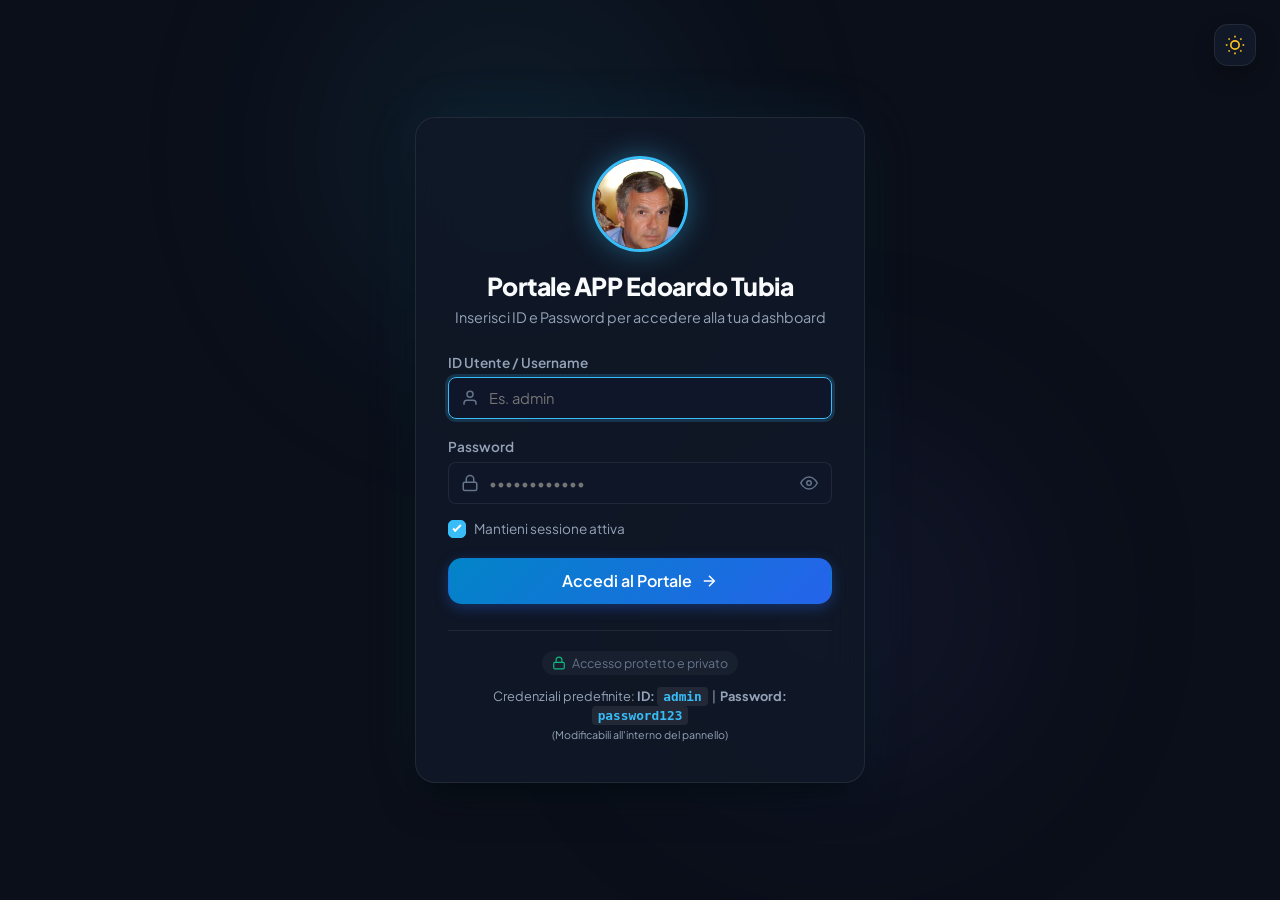
==== login.html @ 2c9be04e "Portale Personale Edoardo Tubia - Web Edition per GitHub Pages" ====
<!DOCTYPE html>
<html lang="it">
<head>
  <meta charset="UTF-8">
  <meta name="viewport" content="width=device-width, initial-scale=1.0">
  <title>Portale APP Edoardo Tubia | Accesso Riservato</title>
  <link rel="preconnect" href="https://fonts.googleapis.com">
  <link rel="preconnect" href="https://fonts.gstatic.com" crossorigin>
  <link href="https://fonts.googleapis.com/css2?family=Plus+Jakarta+Sans:wght@400;500;600;700;800&display=swap" rel="stylesheet">
  <link rel="stylesheet" href="css/style.css">
  <script>
    // Inizializza tema prima del rendering
    const savedTheme = localStorage.getItem('portal-theme') || 'dark';
    document.documentElement.setAttribute('data-theme', savedTheme);
  </script>
</head>
<body class="login-body">
  <div class="ambient-glow glow-1"></div>
  <div class="ambient-glow glow-2"></div>

  <!-- Theme Toggle Floating Button -->
  <button type="button" class="theme-toggle-floating" id="themeToggleBtn" title="Cambia tema Chiaro / Scuro" aria-label="Cambia tema">
    <svg class="theme-icon sun-icon" viewBox="0 0 24 24" fill="none" stroke="currentColor" stroke-width="2">
      <circle cx="12" cy="12" r="5"></circle>
      <line x1="12" y1="1" x2="12" y2="3"></line>
      <line x1="12" y1="21" x2="12" y2="23"></line>
      <line x1="4.22" y1="4.22" x2="5.64" y2="5.64"></line>
      <line x1="18.36" y1="18.36" x2="19.78" y2="19.78"></line>
      <line x1="1" y1="12" x2="3" y2="12"></line>
      <line x1="21" y1="12" x2="23" y2="12"></line>
      <line x1="4.22" y1="19.78" x2="5.64" y2="18.36"></line>
      <line x1="18.36" y1="5.64" x2="19.78" y2="4.22"></line>
    </svg>
    <svg class="theme-icon moon-icon" viewBox="0 0 24 24" fill="none" stroke="currentColor" stroke-width="2">
      <path d="M21 12.79A9 9 0 1 1 11.21 3 7 7 0 0 0 21 12.79z"></path>
    </svg>
  </button>

  <div class="login-container">
    <div class="login-card">
      <!-- Header / Logo con Foto Personale -->
      <div class="login-header">
        <div class="brand-badge">
          <div class="brand-avatar-wrap">
            <img src="img/edo-photo.jpg" alt="Edoardo Tubia" class="user-avatar-img">
          </div>
        </div>
        <h1 class="login-title">Portale APP Edoardo Tubia</h1>
        <p class="login-subtitle">Inserisci ID e Password per accedere alla tua dashboard</p>
      </div>

      <!-- Error Alert -->
      <div id="loginError" class="alert alert-error" style="display: none;">
        <svg class="alert-icon" viewBox="0 0 24 24" fill="none" stroke="currentColor" stroke-width="2">
          <circle cx="12" cy="12" r="10"></circle>
          <line x1="12" y1="8" x2="12" y2="12"></line>
          <line x1="12" y1="16" x2="12.01" y2="16"></line>
        </svg>
        <span id="loginErrorText">Credenziali non valide</span>
      </div>

      <!-- Login Form -->
      <form id="loginForm" class="login-form">
        <div class="form-group">
          <label for="username">ID Utente / Username</label>
          <div class="input-icon-wrapper">
            <svg class="input-icon" viewBox="0 0 24 24" fill="none" stroke="currentColor" stroke-width="2">
              <path d="M20 21v-2a4 4 0 0 0-4-4H8a4 4 0 0 0-4 4v2"></path>
              <circle cx="12" cy="7" r="4"></circle>
            </svg>
            <input 
              type="text" 
              id="username" 
              name="username" 
              placeholder="Es. admin" 
              autocomplete="username" 
              required
              autofocus
            >
          </div>
        </div>

        <div class="form-group">
          <div class="label-row">
            <label for="password">Password</label>
          </div>
          <div class="input-icon-wrapper">
            <svg class="input-icon" viewBox="0 0 24 24" fill="none" stroke="currentColor" stroke-width="2">
              <rect x="3" y="11" width="18" height="11" rx="2" ry="2"></rect>
              <path d="M7 11V7a5 5 0 0 1 10 0v4"></path>
            </svg>
            <input 
              type="password" 
              id="password" 
              name="password" 
              placeholder="••••••••••••" 
              autocomplete="current-password" 
              required
            >
            <button type="button" class="btn-toggle-pass" id="btnTogglePass" title="Mostra/Nascondi password" aria-label="Toggle password">
              <svg id="eyeIcon" viewBox="0 0 24 24" fill="none" stroke="currentColor" stroke-width="2">
                <path d="M1 12s4-8 11-8 11 8 11 8-4 8-11 8-11-8-11-8z"></path>
                <circle cx="12" cy="12" r="3"></circle>
              </svg>
            </button>
          </div>
        </div>

        <div class="form-row remember-row">
          <label class="custom-checkbox">
            <input type="checkbox" id="rememberMe" checked>
            <span class="checkmark"></span>
            <span class="checkbox-label">Mantieni sessione attiva</span>
          </label>
        </div>

        <button type="submit" class="btn btn-primary btn-block btn-login" id="btnLogin">
          <span class="btn-text">Accedi al Portale</span>
          <svg class="btn-icon" viewBox="0 0 24 24" fill="none" stroke="currentColor" stroke-width="2">
            <path d="M5 12h14"></path>
            <path d="m12 5 7 7-7 7"></path>
          </svg>
          <div class="spinner" id="loginSpinner" style="display: none;"></div>
        </button>
      </form>

      <!-- Security / Info Box -->
      <div class="login-footer-info">
        <div class="info-pill">
          <svg viewBox="0 0 24 24" fill="none" stroke="currentColor" stroke-width="2" class="mini-icon">
            <rect x="3" y="11" width="18" height="11" rx="2" ry="2"></rect>
            <path d="M7 11V7a5 5 0 0 1 10 0v4"></path>
          </svg>
          <span>Accesso protetto e privato</span>
        </div>
        <p class="demo-hint">
          Credenziali predefinite: <strong>ID:</strong> <code>admin</code> &nbsp;|&nbsp; <strong>Password:</strong> <code>password123</code>
          <br><small>(Modificabili all'interno del pannello)</small>
        </p>
      </div>
    </div>
  </div>

  <script src="js/login.js"></script>
</body>
</html>
---- css/style.css ----
/* ==========================================================================
   APP MONITOR & PERSONAL PORTAL STYLES
   ========================================================================== */

:root,
[data-theme="dark"] {
  --font-main: 'Plus Jakarta Sans', system-ui, -apple-system, BlinkMacSystemFont, 'Segoe UI', Roboto, sans-serif;
  
  /* Dark Color Palette */
  --bg-dark: #0b0f19;
  --bg-card: #111827;
  --bg-card-hover: #162033;
  --bg-card-surface: #1e293b;
  --border-color: rgba(255, 255, 255, 0.08);
  --border-color-focus: rgba(56, 189, 248, 0.5);
  
  --text-primary: #f8fafc;
  --text-secondary: #94a3b8;
  --text-muted: #64748b;

  --accent-cyan: #38bdf8;
  --accent-blue: #3b82f6;
  --accent-indigo: #6366f1;
  --accent-emerald: #10b981;
  --accent-amber: #f59e0b;
  --accent-rose: #f43f5e;
  
  --radius-sm: 8px;
  --radius-md: 14px;
  --radius-lg: 20px;
  --radius-full: 9999px;
  
  --shadow-sm: 0 2px 6px rgba(0, 0, 0, 0.3);
  --shadow-md: 0 10px 25px -5px rgba(0, 0, 0, 0.4);
  --shadow-lg: 0 20px 40px -10px rgba(0, 0, 0, 0.6);
  --shadow-glow: 0 0 35px -5px rgba(56, 189, 248, 0.25);
  
  --transition: all 0.22s cubic-bezier(0.4, 0, 0.2, 1);
}

/* Light Theme Variables */
[data-theme="light"] {
  --bg-dark: #f8fafc;
  --bg-card: #ffffff;
  --bg-card-hover: #f1f5f9;
  --bg-card-surface: #e2e8f0;
  --border-color: rgba(15, 23, 42, 0.1);
  --border-color-focus: rgba(2, 132, 199, 0.5);
  
  --text-primary: #0f172a;
  --text-secondary: #475569;
  --text-muted: #64748b;

  --accent-cyan: #0284c7;
  --accent-blue: #2563eb;
  --accent-indigo: #4f46e5;
  --accent-emerald: #059669;
  --accent-amber: #d97706;
  --accent-rose: #e11d48;
  
  --shadow-sm: 0 2px 5px rgba(0, 0, 0, 0.05);
  --shadow-md: 0 10px 25px -5px rgba(15, 23, 42, 0.08);
  --shadow-lg: 0 20px 40px -10px rgba(15, 23, 42, 0.12);
  --shadow-glow: 0 0 30px -5px rgba(2, 132, 199, 0.2);
}

*, *::before, *::after {
  box-sizing: border-box;
  margin: 0;
  padding: 0;
}

body {
  font-family: var(--font-main);
  background-color: var(--bg-dark);
  color: var(--text-primary);
  min-height: 100vh;
  position: relative;
  overflow-x: hidden;
  -webkit-font-smoothing: antialiased;
  transition: background-color 0.25s ease, color 0.25s ease;
}

/* Ambient glow backgrounds */
.ambient-glow {
  position: fixed;
  width: 500px;
  height: 500px;
  border-radius: 50%;
  filter: blur(120px);
  pointer-events: none;
  z-index: 0;
  opacity: 0.15;
  transition: opacity 0.25s ease;
}
[data-theme="light"] .ambient-glow {
  opacity: 0.07;
}
.glow-1 {
  top: -100px;
  left: 20%;
  background: radial-gradient(circle, #38bdf8, transparent 70%);
}
.glow-2 {
  bottom: 5%;
  right: 15%;
  background: radial-gradient(circle, #6366f1, transparent 70%);
}

/* ==========================================================================
   THEME TOGGLE BUTTONS (SUN / MOON)
   ========================================================================== */
.btn-theme-toggle,
.theme-toggle-floating {
  width: 42px;
  height: 42px;
  border-radius: var(--radius-md);
  background: rgba(255, 255, 255, 0.05);
  border: 1px solid var(--border-color);
  color: var(--text-primary);
  display: flex;
  align-items: center;
  justify-content: center;
  cursor: pointer;
  transition: var(--transition);
  position: relative;
}
.theme-toggle-floating {
  position: fixed;
  top: 24px;
  right: 24px;
  z-index: 100;
  box-shadow: var(--shadow-md);
  background: var(--bg-card);
}
.btn-theme-toggle:hover,
.theme-toggle-floating:hover {
  background: rgba(255, 255, 255, 0.12);
  border-color: rgba(255, 255, 255, 0.25);
  transform: scale(1.05);
}
[data-theme="light"] .btn-theme-toggle,
[data-theme="light"] .theme-toggle-floating {
  background: #ffffff;
  border-color: #cbd5e1;
  box-shadow: 0 2px 8px rgba(0, 0, 0, 0.06);
}
[data-theme="light"] .btn-theme-toggle:hover,
[data-theme="light"] .theme-toggle-floating:hover {
  background: #f1f5f9;
  border-color: #94a3b8;
}

.theme-icon {
  width: 20px;
  height: 20px;
  transition: var(--transition);
}

/* In Dark Mode: Show Sun, Hide Moon */
[data-theme="dark"] .sun-icon,
:root:not([data-theme="light"]) .sun-icon {
  display: block;
  color: #fbbf24;
}
[data-theme="dark"] .moon-icon,
:root:not([data-theme="light"]) .moon-icon {
  display: none;
}

/* In Light Mode: Show Moon, Hide Sun */
[data-theme="light"] .sun-icon {
  display: none;
}
[data-theme="light"] .moon-icon {
  display: block;
  color: #6366f1;
}

/* ==========================================================================
   BUTTONS & INPUTS
   ========================================================================== */
button, input, select, textarea {
  font-family: inherit;
  font-size: inherit;
}

.btn {
  display: inline-flex;
  align-items: center;
  justify-content: center;
  gap: 8px;
  padding: 10px 18px;
  border-radius: var(--radius-md);
  font-weight: 600;
  font-size: 0.92rem;
  cursor: pointer;
  border: 1px solid transparent;
  transition: var(--transition);
  text-decoration: none;
  line-height: 1;
}

.btn-primary {
  background: linear-gradient(135deg, #0284c7 0%, #2563eb 100%);
  color: #ffffff;
  box-shadow: 0 4px 14px rgba(37, 99, 235, 0.35);
}
.btn-primary:hover {
  background: linear-gradient(135deg, #0369a1 0%, #1d4ed8 100%);
  transform: translateY(-1px);
  box-shadow: 0 6px 18px rgba(37, 99, 235, 0.45);
}
.btn-primary:active {
  transform: translateY(0);
}

.btn-outline {
  background: rgba(255, 255, 255, 0.04);
  color: var(--text-primary);
  border-color: var(--border-color);
}
.btn-outline:hover {
  background: rgba(255, 255, 255, 0.08);
  border-color: rgba(255, 255, 255, 0.2);
}
[data-theme="light"] .btn-outline {
  background: #ffffff;
  border-color: #cbd5e1;
}
[data-theme="light"] .btn-outline:hover {
  background: #f1f5f9;
  border-color: #94a3b8;
}

.btn-danger {
  background: #dc2626;
  color: #fff;
}
.btn-danger:hover {
  background: #b91c1c;
}

.btn-block {
  width: 100%;
}

.btn-sm {
  padding: 7px 12px;
  font-size: 0.82rem;
  border-radius: var(--radius-sm);
}

.form-group {
  display: flex;
  flex-direction: column;
  gap: 6px;
  margin-bottom: 16px;
}
.form-group label {
  font-size: 0.85rem;
  font-weight: 600;
  color: var(--text-secondary);
}
.form-hint {
  font-size: 0.75rem;
  color: var(--text-muted);
}

.form-row {
  display: flex;
  gap: 12px;
}
.flex-1 {
  flex: 1;
}

input[type="text"],
input[type="password"],
input[type="url"],
input[type="email"] {
  width: 100%;
  background: rgba(15, 23, 42, 0.75);
  border: 1px solid var(--border-color);
  color: var(--text-primary);
  padding: 11px 14px;
  border-radius: var(--radius-sm);
  font-size: 0.92rem;
  transition: var(--transition);
  outline: none;
}
[data-theme="light"] input[type="text"],
[data-theme="light"] input[type="password"],
[data-theme="light"] input[type="url"],
[data-theme="light"] input[type="email"] {
  background: #ffffff;
  border-color: #cbd5e1;
  color: #0f172a;
}
input:focus {
  border-color: var(--accent-cyan);
  box-shadow: 0 0 0 3px rgba(56, 189, 248, 0.18);
  background: rgba(15, 23, 42, 0.95);
}
[data-theme="light"] input:focus {
  background: #ffffff;
  border-color: var(--accent-cyan);
  box-shadow: 0 0 0 3px rgba(2, 132, 199, 0.15);
}
input.input-error {
  border-color: var(--accent-rose);
  box-shadow: 0 0 0 3px rgba(244, 63, 94, 0.2);
}

.input-icon-wrapper {
  position: relative;
  display: flex;
  align-items: center;
}
.input-icon-wrapper .input-icon {
  position: absolute;
  left: 13px;
  width: 18px;
  height: 18px;
  color: var(--text-muted);
  pointer-events: none;
}
.input-icon-wrapper input {
  padding-left: 40px;
}
.btn-toggle-pass {
  position: absolute;
  right: 10px;
  background: transparent;
  border: none;
  color: var(--text-muted);
  cursor: pointer;
  padding: 4px;
  display: flex;
  align-items: center;
  transition: var(--transition);
}
.btn-toggle-pass:hover {
  color: var(--text-primary);
}
.btn-toggle-pass svg {
  width: 18px;
  height: 18px;
}

/* ==========================================================================
   LOGIN PAGE & USER AVATAR
   ========================================================================== */
.login-body {
  display: flex;
  align-items: center;
  justify-content: center;
  min-height: 100vh;
  padding: 20px;
}

.login-container {
  width: 100%;
  max-width: 450px;
  position: relative;
  z-index: 1;
}

.login-card {
  background: rgba(17, 24, 39, 0.88);
  backdrop-filter: blur(20px);
  border: 1px solid var(--border-color);
  border-radius: var(--radius-lg);
  padding: 38px 32px;
  box-shadow: var(--shadow-lg), 0 0 60px rgba(56, 189, 248, 0.08);
  transition: var(--transition);
}
[data-theme="light"] .login-card {
  background: rgba(255, 255, 255, 0.95);
  border-color: rgba(15, 23, 42, 0.08);
  box-shadow: var(--shadow-lg), 0 10px 40px rgba(0, 0, 0, 0.06);
}

.login-header {
  text-align: center;
  margin-bottom: 28px;
}
.brand-badge {
  display: inline-flex;
  margin-bottom: 18px;
}

/* Foto Profilo Edoardo nella Login */
.brand-avatar-wrap {
  width: 96px;
  height: 96px;
  border-radius: 50%;
  overflow: hidden;
  border: 3.5px solid var(--accent-cyan);
  box-shadow: 0 0 28px rgba(56, 189, 248, 0.4);
  margin: 0 auto;
  background: var(--bg-card);
  display: flex;
  align-items: center;
  justify-content: center;
  transition: var(--transition);
}
.brand-avatar-wrap:hover {
  transform: scale(1.05);
  box-shadow: 0 0 35px rgba(56, 189, 248, 0.6);
}
.user-avatar-img {
  width: 100%;
  height: 100%;
  object-fit: cover;
  object-position: center top;
  display: block;
}

.login-title {
  font-size: 1.55rem;
  font-weight: 800;
  letter-spacing: -0.02em;
  color: var(--text-primary);
  margin-bottom: 6px;
}
.login-subtitle {
  font-size: 0.9rem;
  color: var(--text-secondary);
}

.alert {
  padding: 12px 14px;
  border-radius: var(--radius-sm);
  display: flex;
  align-items: center;
  gap: 10px;
  font-size: 0.85rem;
  margin-bottom: 18px;
}
.alert-error {
  background: rgba(239, 68, 68, 0.12);
  border: 1px solid rgba(239, 68, 68, 0.3);
  color: #fca5a5;
}
[data-theme="light"] .alert-error {
  background: #fef2f2;
  border-color: #fecaca;
  color: #dc2626;
}
.alert-icon {
  width: 18px;
  height: 18px;
  flex-shrink: 0;
}

.remember-row {
  margin-bottom: 20px;
}
.custom-checkbox {
  display: inline-flex;
  align-items: center;
  gap: 8px;
  cursor: pointer;
  user-select: none;
  font-size: 0.85rem;
  color: var(--text-secondary);
}
.custom-checkbox input {
  display: none;
}
.checkmark {
  width: 18px;
  height: 18px;
  border: 1px solid var(--border-color);
  border-radius: 5px;
  background: rgba(15, 23, 42, 0.8);
  position: relative;
  transition: var(--transition);
}
[data-theme="light"] .checkmark {
  background: #f1f5f9;
  border-color: #cbd5e1;
}
.custom-checkbox input:checked + .checkmark {
  background: var(--accent-cyan);
  border-color: var(--accent-cyan);
}
.custom-checkbox input:checked + .checkmark::after {
  content: '';
  position: absolute;
  left: 6px;
  top: 2px;
  width: 4px;
  height: 9px;
  border: solid #ffffff;
  border-width: 0 2px 2px 0;
  transform: rotate(45deg);
}

.btn-login {
  padding: 13px;
  font-size: 1rem;
}
.btn-icon {
  width: 18px;
  height: 18px;
}

.login-footer-info {
  margin-top: 26px;
  padding-top: 20px;
  border-top: 1px solid var(--border-color);
  text-align: center;
}
.info-pill {
  display: inline-flex;
  align-items: center;
  gap: 6px;
  padding: 4px 10px;
  background: rgba(255, 255, 255, 0.04);
  border-radius: var(--radius-full);
  font-size: 0.78rem;
  color: var(--text-muted);
  margin-bottom: 12px;
}
[data-theme="light"] .info-pill {
  background: #f1f5f9;
}
.info-pill .mini-icon {
  width: 14px;
  height: 14px;
  color: var(--accent-emerald);
}
.demo-hint {
  font-size: 0.8rem;
  color: var(--text-secondary);
  line-height: 1.5;
}
.demo-hint code {
  background: rgba(255, 255, 255, 0.08);
  padding: 2px 6px;
  border-radius: 4px;
  color: var(--accent-cyan);
  font-weight: 700;
}
[data-theme="light"] .demo-hint code {
  background: #e0f2fe;
  color: #0369a1;
}

/* Spinner */
.spinner {
  width: 20px;
  height: 20px;
  border: 2px solid rgba(255, 255, 255, 0.3);
  border-top-color: #fff;
  border-radius: 50%;
  animation: spin 0.7s linear infinite;
}
@keyframes spin {
  to { transform: rotate(360deg); }
}

/* ==========================================================================
   DASHBOARD / MAIN APP
   ========================================================================== */
.dashboard-body {
  min-height: 100vh;
  display: flex;
  flex-direction: column;
}

/* Navbar */
.navbar {
  position: sticky;
  top: 0;
  z-index: 50;
  background: rgba(11, 15, 25, 0.82);
  backdrop-filter: blur(16px);
  border-bottom: 1px solid var(--border-color);
  transition: var(--transition);
}
[data-theme="light"] .navbar {
  background: rgba(255, 255, 255, 0.85);
  border-bottom-color: rgba(15, 23, 42, 0.08);
}
.nav-container {
  max-width: 1400px;
  margin: 0 auto;
  padding: 12px 24px;
  display: flex;
  align-items: center;
  justify-content: space-between;
  gap: 20px;
}

.nav-brand {
  display: flex;
  align-items: center;
  gap: 14px;
}

/* Foto Profilo Edoardo nella Navbar */
.brand-avatar-nav-wrap {
  width: 46px;
  height: 46px;
  border-radius: 50%;
  overflow: hidden;
  border: 2px solid var(--accent-cyan);
  box-shadow: 0 0 14px rgba(56, 189, 248, 0.35);
  flex-shrink: 0;
  transition: var(--transition);
  display: flex;
  align-items: center;
  justify-content: center;
}
.brand-avatar-nav-wrap:hover {
  transform: scale(1.08);
}
.nav-avatar-img {
  width: 100%;
  height: 100%;
  object-fit: cover;
  object-position: center top;
  display: block;
}

.brand-title {
  font-size: 1.22rem;
  font-weight: 800;
  letter-spacing: -0.02em;
  color: var(--text-primary);
}
.brand-status {
  display: flex;
  align-items: center;
  gap: 6px;
  font-size: 0.76rem;
  color: var(--text-secondary);
}
.status-dot {
  width: 7px;
  height: 7px;
  border-radius: 50%;
}
.status-dot.online {
  background: var(--accent-emerald);
  box-shadow: 0 0 8px var(--accent-emerald);
}

.live-clock {
  font-variant-numeric: tabular-nums;
  font-weight: 600;
  font-size: 0.95rem;
  color: var(--text-secondary);
  background: rgba(255, 255, 255, 0.04);
  padding: 6px 14px;
  border-radius: var(--radius-full);
  border: 1px solid var(--border-color);
}
[data-theme="light"] .live-clock {
  background: #ffffff;
  border-color: #cbd5e1;
  color: #334155;
  box-shadow: 0 1px 3px rgba(0, 0, 0, 0.04);
}

.nav-actions {
  display: flex;
  align-items: center;
  gap: 12px;
}
.nav-actions .btn svg {
  width: 17px;
  height: 17px;
}

.user-menu-wrapper {
  position: relative;
}
.user-btn {
  display: flex;
  align-items: center;
  gap: 8px;
}
.user-btn svg {
  width: 17px;
  height: 17px;
}
.chevron-icon {
  width: 14px !important;
  height: 14px !important;
  opacity: 0.7;
}

.user-dropdown {
  position: absolute;
  top: calc(100% + 8px);
  right: 0;
  width: 230px;
  background: var(--bg-card);
  border: 1px solid var(--border-color);
  border-radius: var(--radius-md);
  box-shadow: var(--shadow-lg);
  padding: 8px;
  display: none;
  z-index: 100;
  animation: dropdownIn 0.18s ease-out;
}
.user-dropdown.show {
  display: block;
}
@keyframes dropdownIn {
  from { opacity: 0; transform: translateY(-6px); }
  to { opacity: 1; transform: translateY(0); }
}

.user-dropdown-header {
  padding: 10px 12px;
  display: flex;
  flex-direction: column;
  gap: 2px;
}
.user-dropdown-header strong {
  font-size: 0.9rem;
  color: var(--text-primary);
}
.user-dropdown-header small {
  font-size: 0.78rem;
  color: var(--text-muted);
}
.dropdown-divider {
  height: 1px;
  background: var(--border-color);
  margin: 6px 0;
}
.dropdown-item {
  width: 100%;
  display: flex;
  align-items: center;
  gap: 10px;
  padding: 9px 12px;
  border-radius: var(--radius-sm);
  background: transparent;
  border: none;
  color: var(--text-secondary);
  font-size: 0.88rem;
  cursor: pointer;
  text-align: left;
  transition: var(--transition);
}
.dropdown-item svg {
  width: 16px;
  height: 16px;
}
.dropdown-item:hover {
  background: rgba(255, 255, 255, 0.06);
  color: var(--text-primary);
}
[data-theme="light"] .dropdown-item:hover {
  background: #f1f5f9;
}
.dropdown-item.danger:hover {
  background: rgba(239, 68, 68, 0.15);
  color: #fca5a5;
}
[data-theme="light"] .dropdown-item.danger:hover {
  background: #fee2e2;
  color: #dc2626;
}

/* Main Content */
.main-content {
  flex: 1;
  max-width: 1400px;
  width: 100%;
  margin: 0 auto;
  padding: 24px 24px 60px;
  position: relative;
  z-index: 1;
}

/* Stats Bar */
.stats-bar {
  display: grid;
  grid-template-columns: repeat(auto-fit, minmax(220px, 1fr));
  gap: 16px;
  margin-bottom: 28px;
}
.stat-card {
  background: var(--bg-card);
  backdrop-filter: blur(12px);
  border: 1px solid var(--border-color);
  border-radius: var(--radius-md);
  padding: 16px 20px;
  display: flex;
  align-items: center;
  gap: 16px;
  transition: var(--transition);
  box-shadow: var(--shadow-sm);
}
.stat-card:hover {
  border-color: rgba(255, 255, 255, 0.14);
  transform: translateY(-2px);
  box-shadow: var(--shadow-md);
}
[data-theme="light"] .stat-card:hover {
  border-color: rgba(15, 23, 42, 0.15);
}
.stat-icon {
  width: 48px;
  height: 48px;
  border-radius: 14px;
  display: flex;
  align-items: center;
  justify-content: center;
}
.stat-icon svg {
  width: 22px;
  height: 22px;
}
.stat-icon.total {
  background: rgba(56, 189, 248, 0.15);
  color: var(--accent-cyan);
}
.stat-icon.personal {
  background: rgba(245, 158, 11, 0.15);
  color: #f59e0b;
}
.stat-card-highlight {
  border-color: rgba(245, 158, 11, 0.25);
  background: linear-gradient(135deg, rgba(245, 158, 11, 0.04) 0%, rgba(17, 24, 39, 0.7) 100%);
}
[data-theme="light"] .stat-card-highlight {
  background: linear-gradient(135deg, #fffdf5 0%, #ffffff 100%);
  border-color: #fcd34d;
}
.stat-icon.direct {
  background: rgba(16, 185, 129, 0.15);
  color: var(--accent-emerald);
}
.stat-icon.login {
  background: rgba(245, 158, 11, 0.15);
  color: var(--accent-amber);
}

.stat-number {
  font-size: 1.6rem;
  font-weight: 800;
  line-height: 1.1;
  color: var(--text-primary);
}
.stat-label {
  font-size: 0.8rem;
  color: var(--text-secondary);
}

/* Area Switcher Tabs (Le Mie App vs Tutte vs Web) */
.area-switcher-section {
  margin-bottom: 22px;
}
.area-switcher-tabs {
  display: flex;
  gap: 10px;
  background: rgba(17, 24, 39, 0.7);
  padding: 6px;
  border-radius: var(--radius-md);
  border: 1px solid var(--border-color);
  overflow-x: auto;
}
[data-theme="light"] .area-switcher-tabs {
  background: #ffffff;
  border-color: #e2e8f0;
  box-shadow: 0 1px 4px rgba(0, 0, 0, 0.04);
}
.area-tab {
  display: inline-flex;
  align-items: center;
  gap: 10px;
  padding: 10px 18px;
  border-radius: var(--radius-sm);
  background: transparent;
  border: 1px solid transparent;
  color: var(--text-secondary);
  font-weight: 700;
  font-size: 0.92rem;
  cursor: pointer;
  transition: var(--transition);
  white-space: nowrap;
}
.area-tab svg {
  width: 18px;
  height: 18px;
}
.area-tab:hover {
  color: var(--text-primary);
  background: rgba(255, 255, 255, 0.05);
}
[data-theme="light"] .area-tab:hover {
  background: #f1f5f9;
}
.area-tab.active {
  background: var(--bg-card);
  border-color: var(--border-color);
  color: var(--text-primary);
  box-shadow: var(--shadow-sm);
}
[data-theme="light"] .area-tab.active {
  background: #f8fafc;
  border-color: #cbd5e1;
}
#tabMyApps.area-tab.active {
  color: #f59e0b;
  border-color: rgba(245, 158, 11, 0.4);
  background: rgba(245, 158, 11, 0.08);
  box-shadow: 0 0 20px rgba(245, 158, 11, 0.15);
}
[data-theme="light"] #tabMyApps.area-tab.active {
  color: #b45309;
  background: #fef3c7;
  border-color: #fcd34d;
}
.tab-badge {
  padding: 2px 8px;
  border-radius: var(--radius-full);
  background: rgba(255, 255, 255, 0.08);
  font-size: 0.78rem;
  font-weight: 700;
}
[data-theme="light"] .tab-badge {
  background: #e2e8f0;
  color: #334155;
}
.area-tab.active .tab-badge {
  background: var(--accent-cyan);
  color: #ffffff;
}
#tabMyApps.area-tab.active .tab-badge {
  background: #f59e0b;
  color: #ffffff;
}

/* Toolbar: Search & Filters */
.toolbar-section {
  display: flex;
  flex-direction: column;
  gap: 14px;
  margin-bottom: 26px;
}

.search-box {
  position: relative;
  display: flex;
  align-items: center;
}
.search-box .search-icon {
  position: absolute;
  left: 16px;
  width: 20px;
  height: 20px;
  color: var(--text-muted);
}
.search-box input {
  width: 100%;
  padding: 13px 44px 13px 46px;
  background: var(--bg-card);
  border: 1px solid var(--border-color);
  border-radius: var(--radius-md);
  font-size: 0.96rem;
  color: var(--text-primary);
  backdrop-filter: blur(8px);
  box-shadow: var(--shadow-sm);
}
.clear-search {
  position: absolute;
  right: 14px;
  background: none;
  border: none;
  color: var(--text-muted);
  font-size: 1.4rem;
  cursor: pointer;
  line-height: 1;
}
.clear-search:hover {
  color: var(--text-primary);
}

.filters-scroll {
  overflow-x: auto;
  padding-bottom: 4px;
}
.filter-pills {
  display: flex;
  gap: 8px;
  flex-wrap: wrap;
}
.pill {
  display: inline-flex;
  align-items: center;
  gap: 8px;
  padding: 8px 16px;
  background: rgba(255, 255, 255, 0.04);
  border: 1px solid var(--border-color);
  border-radius: var(--radius-full);
  font-size: 0.84rem;
  font-weight: 600;
  color: var(--text-secondary);
  cursor: pointer;
  transition: var(--transition);
  white-space: nowrap;
}
[data-theme="light"] .pill {
  background: #ffffff;
  border-color: #e2e8f0;
}
.pill:hover {
  background: rgba(255, 255, 255, 0.08);
  color: var(--text-primary);
}
[data-theme="light"] .pill:hover {
  background: #f1f5f9;
}
.pill.active {
  background: var(--accent-cyan);
  color: #ffffff;
  border-color: var(--accent-cyan);
  font-weight: 700;
}
.badge-dot {
  width: 8px;
  height: 8px;
  border-radius: 50%;
}
.badge-dot.direct {
  background: var(--accent-emerald);
}
.badge-dot.login {
  background: var(--accent-amber);
}

/* ==========================================================================
   APP TILES / CARDS GRID (I RIQUADRI)
   ========================================================================== */
.apps-grid {
  display: grid;
  grid-template-columns: repeat(auto-fill, minmax(320px, 1fr));
  gap: 20px;
}

.app-card {
  position: relative;
  background: var(--bg-card);
  border: 1px solid var(--border-color);
  border-radius: var(--radius-lg);
  padding: 22px;
  display: flex;
  flex-direction: column;
  justify-content: space-between;
  transition: var(--transition);
  overflow: hidden;
  box-shadow: var(--shadow-sm);
}
.app-card::before {
  content: '';
  position: absolute;
  top: 0;
  left: 0;
  right: 0;
  height: 3px;
  background: transparent;
  transition: var(--transition);
}
.app-card:hover {
  transform: translateY(-4px);
  border-color: rgba(255, 255, 255, 0.18);
  box-shadow: var(--shadow-lg), 0 0 30px rgba(0, 0, 0, 0.1);
}
[data-theme="light"] .app-card:hover {
  border-color: rgba(15, 23, 42, 0.16);
}
.app-card.type-direct:hover::before {
  background: var(--accent-emerald);
  box-shadow: 0 0 12px var(--accent-emerald);
}
.app-card.type-login:hover::before {
  background: var(--accent-amber);
  box-shadow: 0 0 12px var(--accent-amber);
}

/* Card Header */
.app-card-header {
  display: flex;
  align-items: flex-start;
  justify-content: space-between;
  gap: 12px;
  margin-bottom: 14px;
}

.app-card-logo-wrap {
  width: 66px;
  height: 66px;
  border-radius: 16px;
  display: flex;
  align-items: center;
  justify-content: center;
  flex-shrink: 0;
  border: 1px solid rgba(255, 255, 255, 0.08);
  box-shadow: var(--shadow-sm);
  transition: var(--transition);
  padding: 6px;
  overflow: hidden;
}
[data-theme="light"] .app-card-logo-wrap {
  border-color: rgba(0, 0, 0, 0.08);
}
.app-card:hover .app-card-logo-wrap {
  transform: scale(1.05);
}
.app-card-logo-wrap svg {
  width: 34px;
  height: 34px;
}
.app-card-logo-img {
  width: 100%;
  height: 100%;
  object-fit: contain;
  border-radius: 6px;
  display: block;
}

/* Card Menu Buttons */
.app-menu-btn {
  background: transparent;
  border: none;
  color: var(--text-muted);
  cursor: pointer;
  padding: 4px 6px;
  border-radius: 6px;
  transition: var(--transition);
}
.app-menu-btn:hover {
  background: rgba(255, 255, 255, 0.08);
  color: var(--text-primary);
}
[data-theme="light"] .app-menu-btn:hover {
  background: #f1f5f9;
}
.app-menu-btn svg {
  width: 18px;
  height: 18px;
}

/* Card Body */
.app-card-body {
  margin-bottom: 20px;
}
.app-category-badge {
  display: inline-block;
  font-size: 0.72rem;
  font-weight: 700;
  text-transform: uppercase;
  letter-spacing: 0.05em;
  color: var(--accent-cyan);
  margin-bottom: 6px;
}
.app-card-title {
  font-size: 1.15rem;
  font-weight: 700;
  color: var(--text-primary);
  margin-bottom: 6px;
  line-height: 1.3;
}
.app-card-desc {
  font-size: 0.84rem;
  color: var(--text-secondary);
  line-height: 1.45;
  display: -webkit-box;
  -webkit-line-clamp: 2;
  -webkit-box-orient: vertical;
  overflow: hidden;
}

/* Personal App Highlight Badge */
.badge-personal-app {
  display: inline-flex;
  align-items: center;
  gap: 5px;
  font-size: 0.72rem;
  font-weight: 800;
  text-transform: uppercase;
  letter-spacing: 0.05em;
  background: rgba(245, 158, 11, 0.15);
  color: #fbbf24;
  border: 1px solid rgba(245, 158, 11, 0.35);
  padding: 3px 8px;
  border-radius: var(--radius-full);
}
[data-theme="light"] .badge-personal-app {
  background: #fef3c7;
  color: #b45309;
  border-color: #fde68a;
}
.card-is-personal {
  border-color: rgba(245, 158, 11, 0.22);
}
.card-is-personal:hover {
  border-color: rgba(245, 158, 11, 0.45);
}
.star-mode {
  background: rgba(245, 158, 11, 0.15) !important;
  color: #f59e0b !important;
}

/* App Web Address (URL) Display Box */
.app-card-url-wrap {
  display: flex;
  align-items: center;
  justify-content: space-between;
  background: rgba(15, 23, 42, 0.6);
  border: 1px solid var(--border-color);
  border-radius: var(--radius-sm);
  padding: 7px 10px;
  margin-bottom: 14px;
  gap: 8px;
  transition: var(--transition);
}
[data-theme="light"] .app-card-url-wrap {
  background: #f8fafc;
  border-color: #e2e8f0;
}
.app-card-url-wrap:hover {
  border-color: var(--accent-cyan);
}
.app-card-url-left {
  display: flex;
  align-items: center;
  gap: 7px;
  overflow: hidden;
  text-overflow: ellipsis;
  white-space: nowrap;
  flex: 1;
}
.app-card-url-left svg {
  width: 14px;
  height: 14px;
  color: var(--accent-cyan);
  flex-shrink: 0;
}
.app-card-url-link {
  color: var(--text-secondary);
  font-family: ui-monospace, SFMono-Regular, Menlo, Monaco, Consolas, monospace;
  font-size: 0.78rem;
  text-decoration: none;
  overflow: hidden;
  text-overflow: ellipsis;
  white-space: nowrap;
  transition: var(--transition);
}
.app-card-url-link:hover {
  color: var(--accent-cyan);
  text-decoration: underline;
}
[data-theme="light"] .app-card-url-link {
  color: #475569;
}
.btn-copy-card-url {
  background: transparent;
  border: none;
  color: var(--text-muted);
  cursor: pointer;
  padding: 3px;
  border-radius: 4px;
  display: flex;
  align-items: center;
  justify-content: center;
  flex-shrink: 0;
  transition: var(--transition);
}
.btn-copy-card-url:hover {
  background: rgba(255, 255, 255, 0.1);
  color: var(--accent-cyan);
}
[data-theme="light"] .btn-copy-card-url:hover {
  background: #e2e8f0;
}
.btn-copy-card-url svg {
  width: 14px;
  height: 14px;
}

/* Status Badge inside Card */
.app-status-badge {
  display: inline-flex;
  align-items: center;
  gap: 6px;
  padding: 4px 10px;
  border-radius: var(--radius-full);
  font-size: 0.76rem;
  font-weight: 600;
  margin-bottom: 16px;
}
.badge-direct {
  background: rgba(16, 185, 129, 0.12);
  color: var(--accent-emerald);
  border: 1px solid rgba(16, 185, 129, 0.25);
}
.badge-login {
  background: rgba(245, 158, 11, 0.12);
  color: var(--accent-amber);
  border: 1px solid rgba(245, 158, 11, 0.25);
}

/* Card Actions */
.app-card-actions {
  display: flex;
  gap: 8px;
  align-items: center;
}
.btn-connect {
  flex: 1;
  padding: 10px 14px;
  font-size: 0.88rem;
  display: flex;
  align-items: center;
  justify-content: center;
  gap: 6px;
  border-radius: var(--radius-md);
  text-decoration: none;
}
.btn-connect-direct {
  background: linear-gradient(135deg, #059669 0%, #10b981 100%);
  color: #fff;
  box-shadow: 0 4px 12px rgba(16, 185, 129, 0.25);
}
.btn-connect-direct:hover {
  background: linear-gradient(135deg, #047857 0%, #059669 100%);
  box-shadow: 0 6px 16px rgba(16, 185, 129, 0.35);
}

.btn-connect-login {
  background: linear-gradient(135deg, #d97706 0%, #f59e0b 100%);
  color: #fff;
  box-shadow: 0 4px 12px rgba(245, 158, 11, 0.25);
}
.btn-connect-login:hover {
  background: linear-gradient(135deg, #b45309 0%, #d97706 100%);
  box-shadow: 0 6px 16px rgba(245, 158, 11, 0.35);
}

.btn-card-creds {
  padding: 9px 12px;
  background: rgba(255, 255, 255, 0.05);
  border: 1px solid var(--border-color);
  color: var(--text-secondary);
  border-radius: var(--radius-md);
  cursor: pointer;
  display: flex;
  align-items: center;
  justify-content: center;
  transition: var(--transition);
}
[data-theme="light"] .btn-card-creds {
  background: #f1f5f9;
  border-color: #cbd5e1;
}
.btn-card-creds:hover {
  background: rgba(255, 255, 255, 0.1);
  color: var(--text-primary);
}
[data-theme="light"] .btn-card-creds:hover {
  background: #e2e8f0;
}
.btn-card-creds svg {
  width: 17px;
  height: 17px;
}

.btn-card-action-icon {
  background: transparent;
  border: 1px solid var(--border-color);
  color: var(--text-muted);
  width: 38px;
  height: 38px;
  border-radius: var(--radius-md);
  display: flex;
  align-items: center;
  justify-content: center;
  cursor: pointer;
  transition: var(--transition);
}
.btn-card-action-icon:hover {
  background: rgba(255, 255, 255, 0.08);
  color: var(--text-primary);
}
[data-theme="light"] .btn-card-action-icon:hover {
  background: #f1f5f9;
}
.btn-card-action-icon.btn-drag-handle {
  cursor: grab;
  touch-action: none;
}
.btn-card-action-icon.btn-drag-handle:hover {
  background: rgba(56, 189, 248, 0.15);
  border-color: rgba(56, 189, 248, 0.4);
  color: var(--accent-cyan);
}
.btn-card-action-icon.btn-drag-handle:active {
  cursor: grabbing;
}
.btn-card-action-icon.delete:hover {
  background: rgba(239, 68, 68, 0.15);
  border-color: rgba(239, 68, 68, 0.3);
  color: #fca5a5;
}
[data-theme="light"] .btn-card-action-icon.delete:hover {
  background: #fee2e2;
  border-color: #fca5a5;
  color: #dc2626;
}
.btn-card-action-icon svg {
  width: 15px;
  height: 15px;
}

/* Drag and Drop styling for App Cards */
.app-card[draggable="true"] {
  cursor: default;
}
.app-card.is-dragging {
  opacity: 0.35 !important;
  transform: scale(0.96) !important;
  border: 2px dashed var(--accent-cyan) !important;
  box-shadow: 0 0 25px rgba(56, 189, 248, 0.35) !important;
  cursor: grabbing !important;
}
.app-card.drag-over {
  border-color: var(--accent-cyan) !important;
  transform: translateY(-4px) scale(1.02);
  box-shadow: 0 10px 25px rgba(56, 189, 248, 0.25) !important;
  transition: transform 0.15s ease, border-color 0.15s ease;
}
.app-card.drag-over-before {
  border-left: 4px solid var(--accent-cyan) !important;
}
.app-card.drag-over-after {
  border-right: 4px solid var(--accent-cyan) !important;
}

/* Drag Hint Bar */
.drag-hint-bar {
  display: inline-flex;
  align-items: center;
  gap: 8px;
  font-size: 0.8rem;
  color: var(--text-secondary);
  margin-bottom: 18px;
  padding: 8px 14px;
  background: rgba(56, 189, 248, 0.06);
  border: 1px dashed rgba(56, 189, 248, 0.25);
  border-radius: var(--radius-md);
  user-select: none;
}
[data-theme="light"] .drag-hint-bar {
  background: #f0f9ff;
  border-color: #bae6fd;
  color: #0369a1;
}
.drag-hint-bar svg {
  width: 15px;
  height: 15px;
  color: var(--accent-cyan);
  flex-shrink: 0;
}

/* Empty State */
.empty-state {
  text-align: center;
  padding: 60px 20px;
}
.empty-icon {
  width: 64px;
  height: 64px;
  margin: 0 auto 16px;
  border-radius: 50%;
  background: rgba(255, 255, 255, 0.04);
  display: flex;
  align-items: center;
  justify-content: center;
  color: var(--text-muted);
}
[data-theme="light"] .empty-icon {
  background: #f1f5f9;
}
.empty-icon svg {
  width: 30px;
  height: 30px;
}
.empty-state h3 {
  font-size: 1.2rem;
  margin-bottom: 6px;
  color: var(--text-primary);
}
.empty-state p {
  color: var(--text-secondary);
  font-size: 0.9rem;
  max-width: 420px;
  margin: 0 auto;
}

/* ==========================================================================
   MODALS
   ========================================================================== */
.modal-overlay {
  position: fixed;
  inset: 0;
  background: rgba(0, 0, 0, 0.7);
  backdrop-filter: blur(8px);
  z-index: 200;
  display: flex;
  align-items: center;
  justify-content: center;
  padding: 20px;
  opacity: 0;
  pointer-events: none;
  transition: opacity 0.2s ease-out;
}
.modal-overlay.open {
  opacity: 1;
  pointer-events: auto;
}

.modal-card {
  background: var(--bg-card);
  border: 1px solid var(--border-color);
  border-radius: var(--radius-lg);
  width: 100%;
  max-width: 600px;
  max-height: 90vh;
  overflow-y: auto;
  box-shadow: var(--shadow-lg);
  transform: translateY(12px) scale(0.98);
  transition: transform 0.22s cubic-bezier(0.4, 0, 0.2, 1);
  padding: 28px;
}
[data-theme="light"] .modal-card {
  background: #ffffff;
  border-color: #cbd5e1;
}
.modal-overlay.open .modal-card {
  transform: translateY(0) scale(1);
}
.modal-sm {
  max-width: 460px;
}

.modal-header {
  display: flex;
  align-items: flex-start;
  gap: 14px;
  margin-bottom: 22px;
  position: relative;
}
.modal-header-icon {
  width: 44px;
  height: 44px;
  border-radius: 12px;
  background: rgba(56, 189, 248, 0.15);
  color: var(--accent-cyan);
  display: flex;
  align-items: center;
  justify-content: center;
  flex-shrink: 0;
}
.modal-header-icon.danger {
  background: rgba(239, 68, 68, 0.15);
  color: #f87171;
}
.modal-header-icon svg {
  width: 22px;
  height: 22px;
}

.modal-title {
  font-size: 1.28rem;
  font-weight: 700;
  color: var(--text-primary);
  line-height: 1.2;
}
.modal-subtitle {
  font-size: 0.84rem;
  color: var(--text-secondary);
  margin-top: 3px;
}
.modal-close {
  position: absolute;
  top: -4px;
  right: -4px;
  background: transparent;
  border: none;
  color: var(--text-muted);
  font-size: 1.6rem;
  cursor: pointer;
  line-height: 1;
  padding: 4px;
}
.modal-close:hover {
  color: var(--text-primary);
}

.modal-footer {
  display: flex;
  align-items: center;
  justify-content: flex-end;
  gap: 12px;
  margin-top: 24px;
  padding-top: 18px;
  border-top: 1px solid var(--border-color);
}

/* Switch & Access Type in Modal */
.access-type-card {
  background: rgba(15, 23, 42, 0.7);
  border: 1px solid var(--border-color);
  border-radius: var(--radius-md);
  padding: 14px 16px;
  display: flex;
  align-items: center;
  justify-content: space-between;
  gap: 14px;
  margin-bottom: 18px;
}
[data-theme="light"] .access-type-card {
  background: #f8fafc;
  border-color: #e2e8f0;
}
.access-type-info {
  display: flex;
  align-items: center;
  gap: 12px;
}
.access-type-icon {
  width: 36px;
  height: 36px;
  border-radius: 10px;
  background: rgba(16, 185, 129, 0.15);
  color: var(--accent-emerald);
  display: flex;
  align-items: center;
  justify-content: center;
  flex-shrink: 0;
}
.access-type-icon svg {
  width: 18px;
  height: 18px;
}
.access-type-icon.login-mode {
  background: rgba(245, 158, 11, 0.15);
  color: var(--accent-amber);
}

.access-type-title {
  font-size: 0.92rem;
  font-weight: 700;
  color: var(--text-primary);
}
.access-type-desc {
  font-size: 0.78rem;
  color: var(--text-secondary);
}

/* Toggle Switch */
.switch {
  position: relative;
  display: inline-block;
  width: 48px;
  height: 26px;
  flex-shrink: 0;
}
.switch input {
  opacity: 0;
  width: 0;
  height: 0;
}
.slider {
  position: absolute;
  cursor: pointer;
  inset: 0;
  background-color: rgba(255, 255, 255, 0.15);
  transition: 0.24s;
  border-radius: 34px;
}
[data-theme="light"] .slider {
  background-color: #cbd5e1;
}
.slider::before {
  position: absolute;
  content: "";
  height: 20px;
  width: 20px;
  left: 3px;
  bottom: 3px;
  background-color: white;
  transition: 0.24s;
  border-radius: 50%;
  box-shadow: 0 1px 3px rgba(0,0,0,0.2);
}
.switch input:checked + .slider {
  background-color: var(--accent-amber);
}
.switch input:checked + .slider::before {
  transform: translateX(22px);
}

/* Credentials Box in Modal */
.credentials-box {
  background: rgba(15, 23, 42, 0.6);
  border: 1px dashed rgba(245, 158, 11, 0.35);
  border-radius: var(--radius-md);
  padding: 16px;
  margin-bottom: 18px;
}
[data-theme="light"] .credentials-box {
  background: #fffbeb;
  border-color: #fcd34d;
}
.credentials-header {
  display: flex;
  align-items: center;
  gap: 8px;
  font-size: 0.85rem;
  font-weight: 700;
  color: var(--accent-amber);
  margin-bottom: 14px;
}
.credentials-header svg {
  width: 16px;
  height: 16px;
}

/* Icon & Color Picker */
.icon-selector-section {
  background: rgba(15, 23, 42, 0.5);
  border: 1px solid var(--border-color);
  border-radius: var(--radius-md);
  padding: 16px;
  margin-bottom: 18px;
}
[data-theme="light"] .icon-selector-section {
  background: #f8fafc;
  border-color: #e2e8f0;
}
.icon-selector-section label {
  font-size: 0.85rem;
  font-weight: 600;
  color: var(--text-secondary);
  display: block;
  margin-bottom: 12px;
}
.icon-picker-row {
  display: flex;
  align-items: center;
  gap: 12px;
  margin-bottom: 14px;
}
.icon-preview-box {
  width: 48px;
  height: 48px;
  border-radius: 14px;
  display: flex;
  align-items: center;
  justify-content: center;
  flex-shrink: 0;
  border: 1px solid var(--border-color);
}
.icon-preview-box svg {
  width: 24px;
  height: 24px;
}

.icon-options-list {
  display: flex;
  gap: 6px;
  overflow-x: auto;
  padding: 4px;
  flex: 1;
}
.icon-choice {
  width: 36px;
  height: 36px;
  border-radius: 8px;
  background: rgba(255, 255, 255, 0.05);
  border: 1px solid var(--border-color);
  font-size: 1.1rem;
  cursor: pointer;
  display: flex;
  align-items: center;
  justify-content: center;
  transition: var(--transition);
  flex-shrink: 0;
}
[data-theme="light"] .icon-choice {
  background: #ffffff;
  border-color: #cbd5e1;
}
.icon-choice:hover {
  background: rgba(255, 255, 255, 0.12);
}
[data-theme="light"] .icon-choice:hover {
  background: #e2e8f0;
}
.icon-choice.active {
  border-color: var(--accent-cyan);
  background: rgba(56, 189, 248, 0.2);
}

.color-picker-box input[type="color"] {
  -webkit-appearance: none;
  border: none;
  width: 36px;
  height: 36px;
  border-radius: 8px;
  cursor: pointer;
  background: none;
}
.color-picker-box input[type="color"]::-webkit-color-swatch-wrapper {
  padding: 0;
}
.color-picker-box input[type="color"]::-webkit-color-swatch {
  border: 2px solid var(--border-color);
  border-radius: 8px;
}

/* Quick Login Modal */
.modal-app-logo {
  width: 48px;
  height: 48px;
  border-radius: 14px;
  display: flex;
  align-items: center;
  justify-content: center;
  flex-shrink: 0;
}
.modal-app-logo svg {
  width: 24px;
  height: 24px;
}
.quick-login-desc {
  font-size: 0.88rem;
  color: var(--text-secondary);
  margin-bottom: 18px;
}

.credential-cards-group {
  display: flex;
  flex-direction: column;
  gap: 12px;
  margin-bottom: 22px;
}
.cred-item {
  display: flex;
  flex-direction: column;
  gap: 6px;
}
.cred-item label {
  font-size: 0.8rem;
  color: var(--text-muted);
}
.cred-field {
  display: flex;
  gap: 8px;
}
.cred-field input {
  font-family: monospace;
  font-size: 0.95rem;
  letter-spacing: 0.03em;
  background: rgba(0, 0, 0, 0.35);
}
[data-theme="light"] .cred-field input {
  background: #f1f5f9;
  border-color: #cbd5e1;
}
.btn-copy, .btn-toggle-eye {
  padding: 0 14px;
  background: rgba(255, 255, 255, 0.08);
  border: 1px solid var(--border-color);
  border-radius: var(--radius-sm);
  color: var(--text-primary);
  font-size: 0.84rem;
  font-weight: 600;
  cursor: pointer;
  display: inline-flex;
  align-items: center;
  gap: 6px;
  transition: var(--transition);
  white-space: nowrap;
}
[data-theme="light"] .btn-copy, 
[data-theme="light"] .btn-toggle-eye {
  background: #f1f5f9;
  border-color: #cbd5e1;
}
.btn-copy:hover, .btn-toggle-eye:hover {
  background: rgba(255, 255, 255, 0.15);
  border-color: rgba(255, 255, 255, 0.25);
}
[data-theme="light"] .btn-copy:hover, 
[data-theme="light"] .btn-toggle-eye:hover {
  background: #e2e8f0;
}
.btn-copy svg, .btn-toggle-eye svg {
  width: 15px;
  height: 15px;
}

.cred-notes {
  background: rgba(56, 189, 248, 0.08);
  border: 1px solid rgba(56, 189, 248, 0.2);
  border-radius: var(--radius-sm);
  padding: 10px 12px;
  font-size: 0.82rem;
  color: var(--accent-cyan);
}

.btn-launch {
  padding: 13px;
  font-size: 0.98rem;
}

/* Toast Container */
.toast-container {
  position: fixed;
  bottom: 24px;
  right: 24px;
  z-index: 999;
  display: flex;
  flex-direction: column;
  gap: 10px;
}
.toast {
  background: var(--bg-card);
  backdrop-filter: blur(12px);
  border: 1px solid var(--border-color);
  border-radius: var(--radius-md);
  padding: 12px 18px;
  display: flex;
  align-items: center;
  gap: 12px;
  font-size: 0.88rem;
  color: var(--text-primary);
  box-shadow: var(--shadow-lg);
  animation: toastIn 0.24s cubic-bezier(0.4, 0, 0.2, 1);
}
@keyframes toastIn {
  from { opacity: 0; transform: translateY(12px); }
  to { opacity: 1; transform: translateY(0); }
}
.toast-icon {
  width: 18px;
  height: 18px;
}
.toast-success .toast-icon {
  color: var(--accent-emerald);
}
.toast-error .toast-icon {
  color: var(--accent-rose);
}

/* Modal Large for Summary Table */
.modal-lg {
  max-width: 1040px;
}

.area-tab-table-btn {
  margin-left: auto;
  border-color: rgba(56, 189, 248, 0.3) !important;
  color: var(--accent-cyan) !important;
  background: rgba(56, 189, 248, 0.08) !important;
}
.area-tab-table-btn:hover {
  background: rgba(56, 189, 248, 0.18) !important;
  transform: scale(1.02);
}

.table-modal-toolbar {
  display: flex;
  align-items: center;
  justify-content: space-between;
  gap: 14px;
  margin-bottom: 16px;
  flex-wrap: wrap;
}
.table-filter-pills {
  display: flex;
  gap: 8px;
}
.table-search-box {
  flex: 1;
  min-width: 240px;
}
.table-search-box input {
  padding: 8px 14px;
  font-size: 0.86rem;
  background: rgba(15, 23, 42, 0.5);
  border: 1px solid var(--border-color);
  border-radius: var(--radius-sm);
  color: var(--text-primary);
  width: 100%;
}
[data-theme="light"] .table-search-box input {
  background: #ffffff;
  border-color: #cbd5e1;
}

.table-responsive-wrapper {
  overflow-x: auto;
  border: 1px solid var(--border-color);
  border-radius: var(--radius-md);
  background: var(--bg-card);
  max-height: 520px;
  overflow-y: auto;
}

.summary-table {
  width: 100%;
  border-collapse: collapse;
  font-size: 0.86rem;
  text-align: left;
}
.summary-table thead th {
  position: sticky;
  top: 0;
  background: var(--bg-card-surface);
  color: var(--text-secondary);
  padding: 12px 14px;
  font-weight: 700;
  font-size: 0.74rem;
  text-transform: uppercase;
  letter-spacing: 0.04em;
  border-bottom: 1px solid var(--border-color);
  z-index: 2;
}
[data-theme="light"] .summary-table thead th {
  background: #f1f5f9;
  color: #475569;
}
.summary-table tbody td {
  padding: 12px 14px;
  border-bottom: 1px solid var(--border-color);
  vertical-align: middle;
}
.summary-table tbody tr:hover {
  background: rgba(255, 255, 255, 0.03);
}
[data-theme="light"] .summary-table tbody tr:hover {
  background: #f8fafc;
}

.table-logo-cell {
  width: 46px;
  height: 46px;
  border-radius: 12px;
  display: flex;
  align-items: center;
  justify-content: center;
  margin: 0 auto;
  overflow: hidden;
  border: 1px solid var(--border-color);
  padding: 4px;
}
.table-logo-cell img {
  width: 100%;
  height: 100%;
  object-fit: contain;
}
.table-logo-cell svg {
  width: 24px;
  height: 24px;
}

.table-app-title {
  font-weight: 700;
  color: var(--text-primary);
  margin-bottom: 2px;
  font-size: 0.92rem;
}
.table-app-sub {
  font-size: 0.76rem;
  color: var(--text-muted);
}

.table-url-code-wrap {
  display: inline-flex;
  align-items: center;
  gap: 6px;
  background: rgba(0, 0, 0, 0.25);
  padding: 4px 8px;
  border-radius: 6px;
  border: 1px solid var(--border-color);
  font-family: ui-monospace, SFMono-Regular, Menlo, Monaco, Consolas, monospace;
  font-size: 0.78rem;
  max-width: 280px;
}
[data-theme="light"] .table-url-code-wrap {
  background: #f1f5f9;
  border-color: #e2e8f0;
}
.table-url-code-link {
  color: var(--text-secondary);
  text-decoration: none;
  overflow: hidden;
  text-overflow: ellipsis;
  white-space: nowrap;
}
.table-url-code-link:hover {
  color: var(--accent-cyan);
  text-decoration: underline;
}

.table-port-badge {
  display: inline-block;
  padding: 3px 8px;
  border-radius: 6px;
  font-family: monospace;
  font-weight: 700;
  font-size: 0.78rem;
  background: rgba(56, 189, 248, 0.12);
  color: var(--accent-cyan);
  border: 1px solid rgba(56, 189, 248, 0.25);
}
.table-port-badge.standalone {
  background: rgba(245, 158, 11, 0.12);
  color: #fbbf24;
  border-color: rgba(245, 158, 11, 0.25);
}

.table-legend {
  font-size: 0.8rem;
  color: var(--text-muted);
}

/* ==========================================================================
   RESPONSIVE DESIGN
   ========================================================================== */
@media (max-width: 768px) {
  .nav-container {
    padding: 12px 16px;
    flex-wrap: wrap;
  }
  .nav-center {
    display: none;
  }
  .main-content {
    padding: 16px 16px 40px;
  }
  .apps-grid {
    grid-template-columns: 1fr;
  }
  .form-row {
    flex-direction: column;
  }
  .modal-card {
    padding: 20px;
  }
  .theme-toggle-floating {
    top: 14px;
    right: 14px;
  }
}
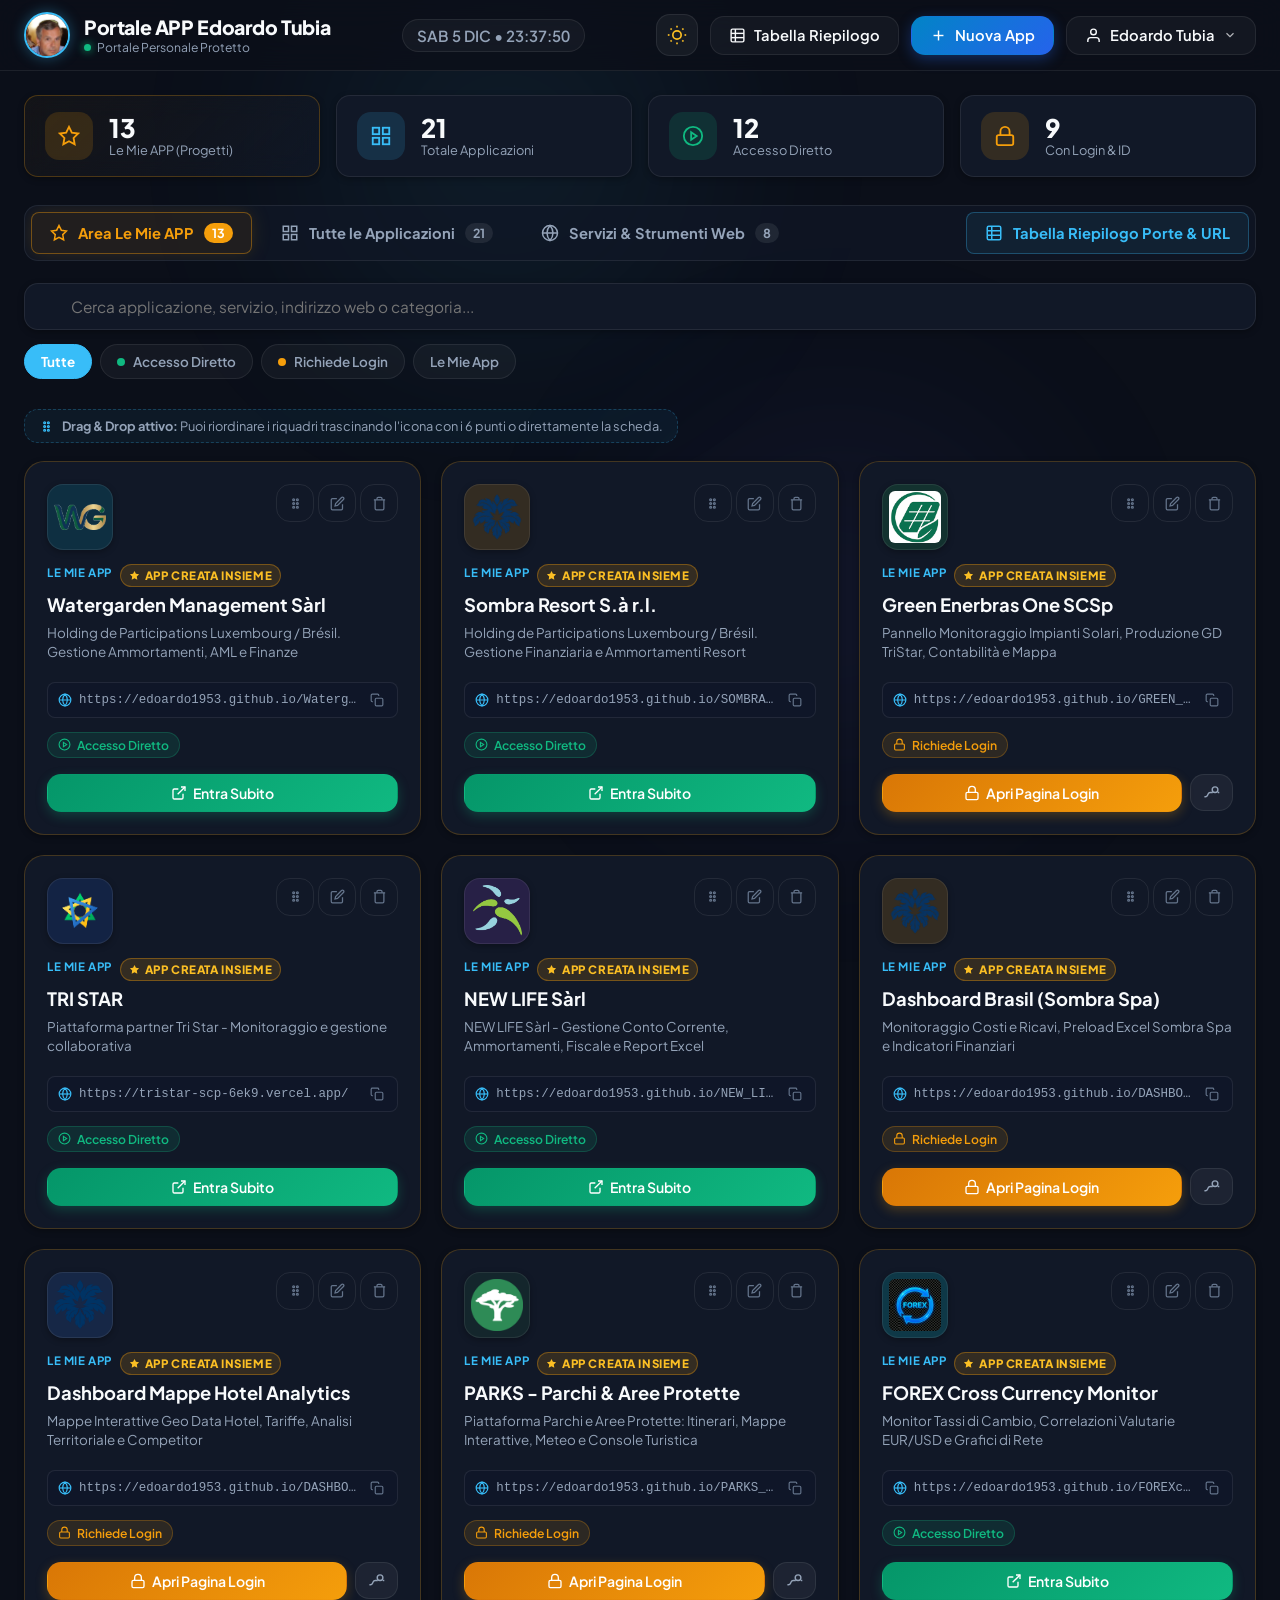
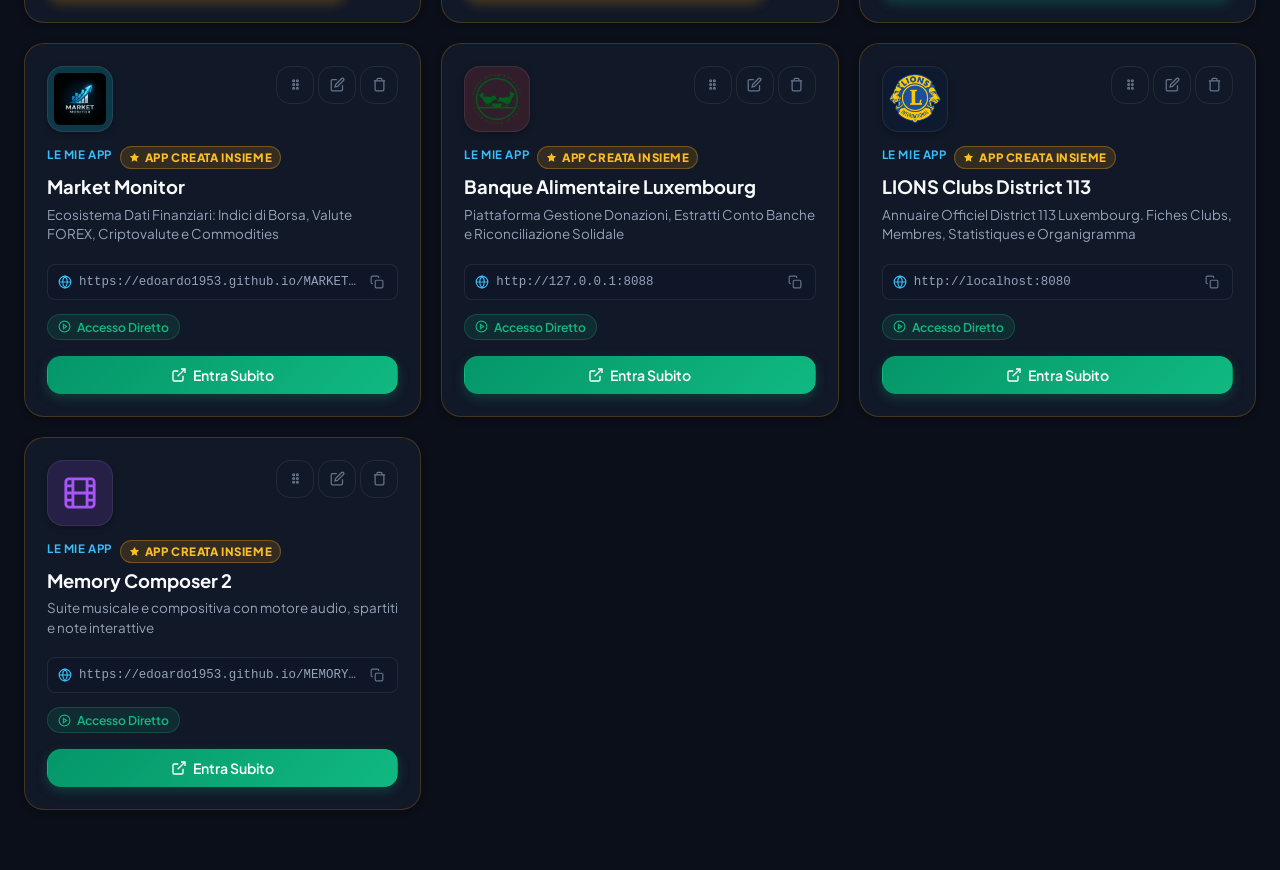
==== commit 1ad1a6e9: "Accesso diretto immediato senza password per qualsiasi PC" ====
--- a/login.html
+++ b/login.html
@@ -8,6 +8,12 @@
   <link rel="preconnect" href="https://fonts.gstatic.com" crossorigin>
   <link href="https://fonts.googleapis.com/css2?family=Plus+Jakarta+Sans:wght@400;500;600;700;800&display=swap" rel="stylesheet">
   <link rel="stylesheet" href="css/style.css">
+  <script>
+    // Accesso diretto immediato
+    localStorage.setItem('portal-auth', 'true');
+    localStorage.setItem('portal-user-name', 'Edoardo Tubia');
+    window.location.replace('index.html');
+  </script>
   <script>
     // Inizializza tema prima del rendering
     const savedTheme = localStorage.getItem('portal-theme') || 'dark';
